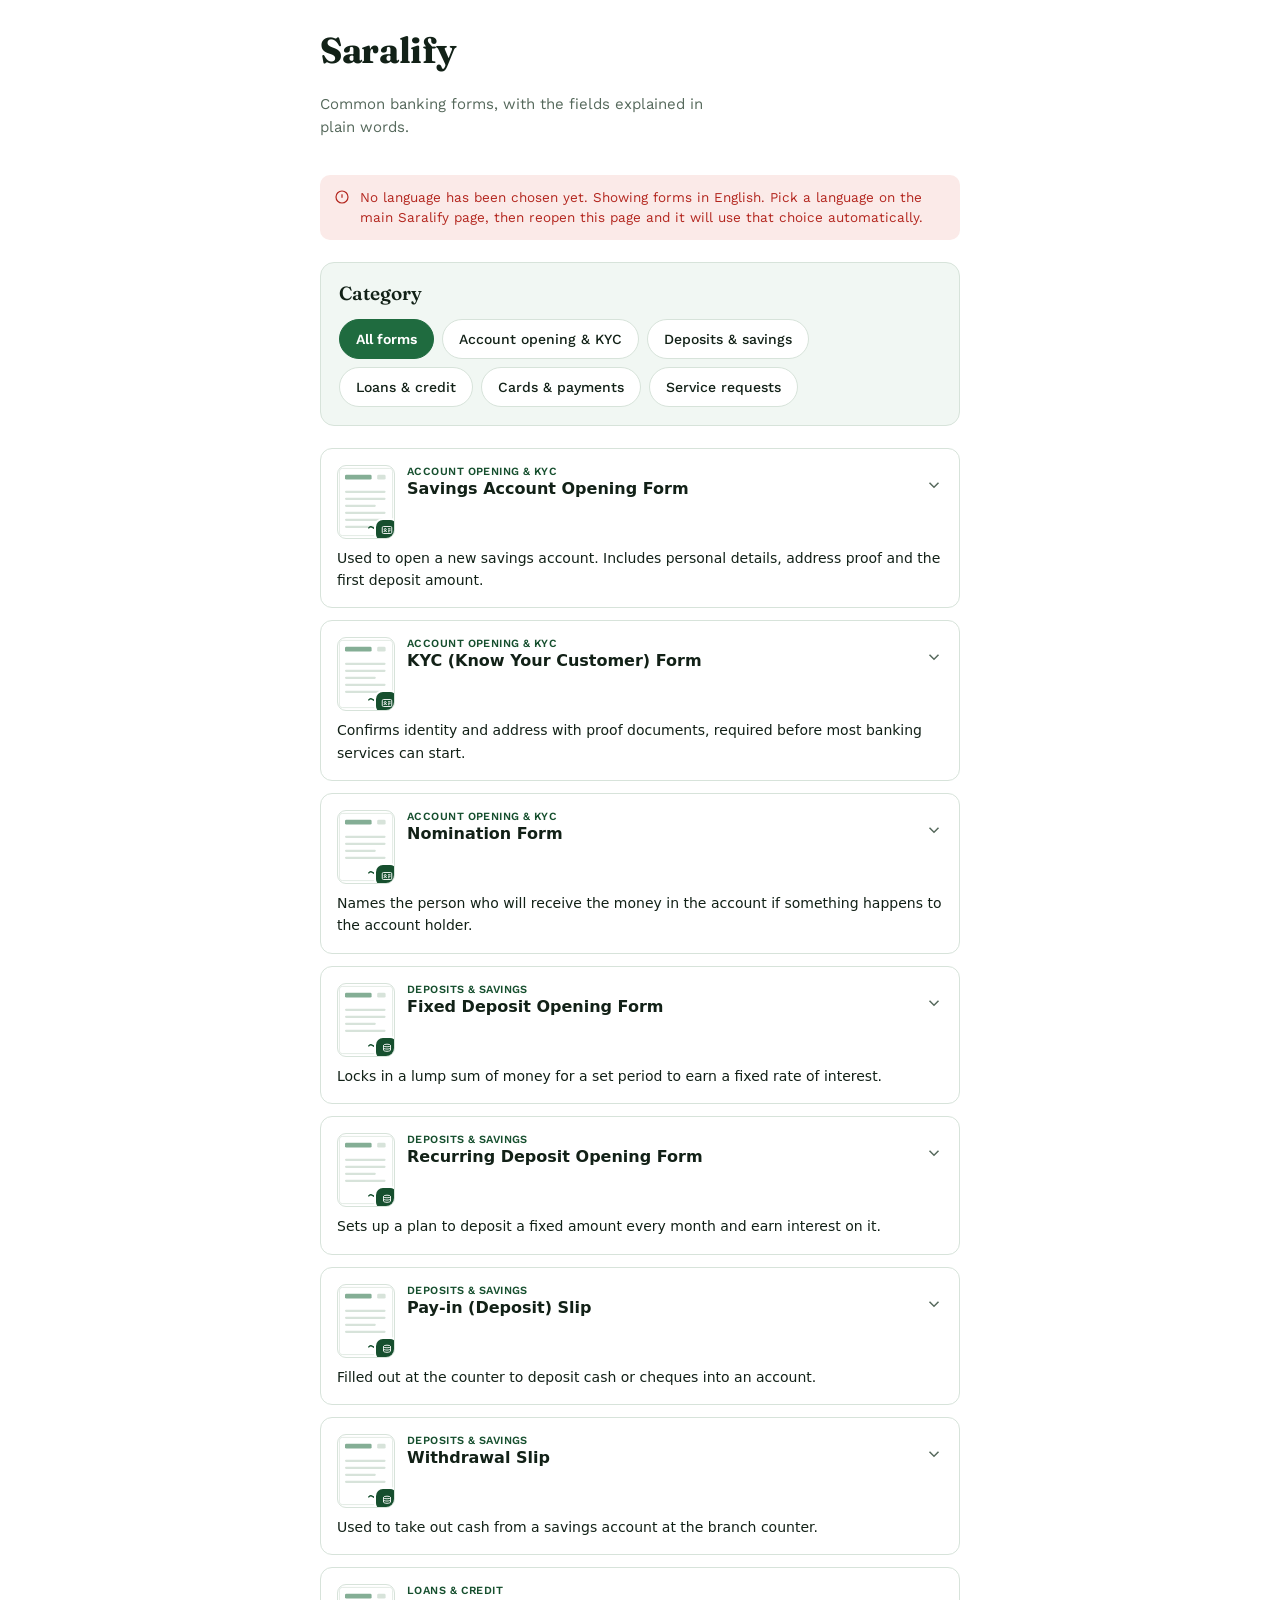
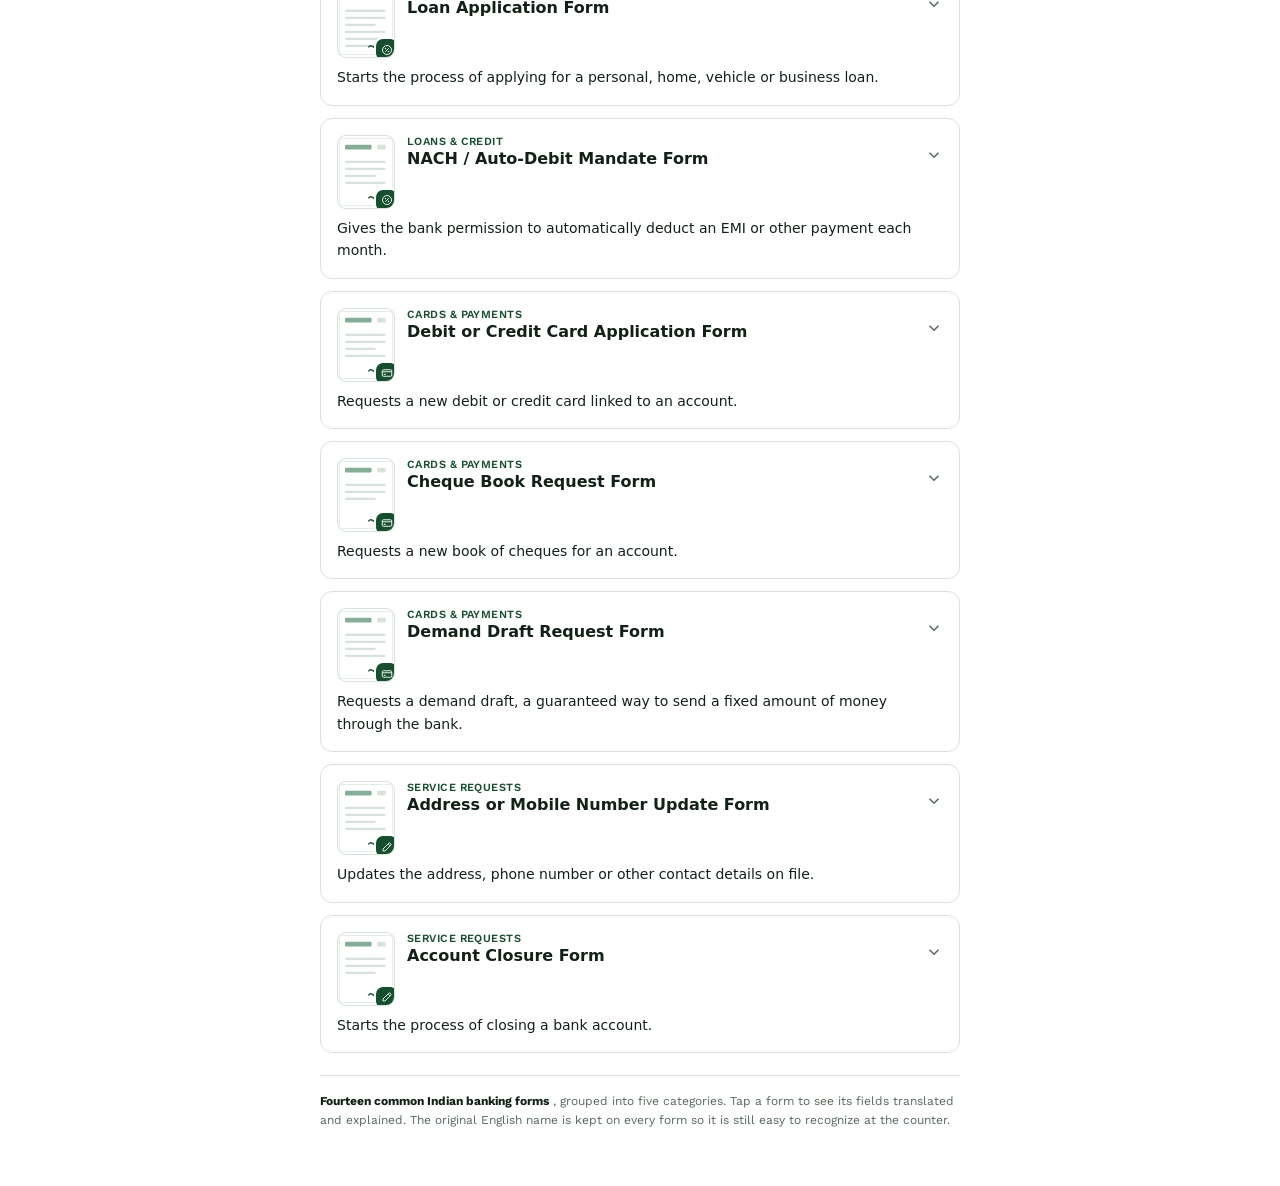
==== forms.html @ a21795bd "Add Saralify: client-side photo translation for banking forms Static build using Tesseract.js for in" ====
<!doctype html>
<html lang="en">
<head>
<meta charset="utf-8">
<meta name="viewport" content="width=device-width, initial-scale=1, viewport-fit=cover">
<title>Saralify Forms</title>
<link rel="preconnect" href="https://fonts.gstatic.com" crossorigin>
<link rel="stylesheet" href="https://fonts.googleapis.com/css2?family=Fraunces:opsz,wght@9..144,500;9..144,600;9..144,700&family=Work+Sans:wght@400;500;600;700&family=IBM+Plex+Mono:wght@400;500&display=swap">
<link rel="stylesheet" href="theme.css">
<style>
  :root{padding-block:env(safe-area-inset-top,0px) env(safe-area-inset-bottom,0px)}
  body{margin:0;color-scheme:light dark}
  img{max-width:100%}
  [hidden]{display:none!important}
  .form-card{background:var(--surface-2);border:1px solid var(--line);border-radius:12px;padding:16px;display:flex;flex-direction:column;gap:8px}
  .form-top{display:flex;align-items:flex-start;gap:12px;cursor:pointer;background:none;border:none;padding:0;text-align:left;font:inherit;color:inherit;width:100%}
  .form-thumb{position:relative;flex:none;width:58px;height:74px;border-radius:9px;overflow:hidden;background:var(--surface-2);border:1px solid var(--line)}
  .form-thumb svg{width:100%;height:100%;display:block}
  .form-thumb .ft-page{fill:var(--surface-2);stroke:var(--line);stroke-width:1}
  .form-thumb .ft-title{fill:color-mix(in srgb, var(--accent) 55%, var(--surface-2))}
  .form-thumb .ft-stamp{fill:var(--line)}
  .form-thumb .ft-line{fill:var(--line)}
  .form-thumb .ft-sign{stroke:var(--accent-deep);stroke-width:2;fill:none;stroke-linecap:round}
  .form-cat-badge{position:absolute;bottom:-3px;right:-3px;width:21px;height:21px;border-radius:7px;background:var(--accent-deep);color:#fff;display:flex;align-items:center;justify-content:center;box-shadow:0 0 0 2px var(--surface-2)}
  .form-cat-badge svg{width:12px;height:12px}
  .form-text{flex:1;min-width:0}
  .form-name{font-family:var(--font-script);font-weight:600;font-size:16px;line-height:1.4}
  .form-name-en{font-family:var(--font-body);font-size:11.5px;letter-spacing:.03em;text-transform:uppercase;color:var(--ink-soft);margin-top:2px}
  .form-desc{font-family:var(--font-script);font-size:14px;line-height:1.6;color:var(--ink)}
  .form-category{font-family:var(--font-body);font-size:11px;font-weight:600;color:var(--accent-deep);text-transform:uppercase;letter-spacing:.04em}
  .chevron{flex:none;width:18px;height:18px;color:var(--ink-soft);transition:transform .15s;margin-top:11px}
  .form-card.open .chevron{transform:rotate(180deg)}
  .fields-wrap{display:none;flex-direction:column;gap:8px;border-top:1px solid var(--line);padding-top:10px;margin-top:2px}
  .form-card.open .fields-wrap{display:flex}
  .fields-heading{font-family:var(--font-body);font-size:11px;font-weight:700;color:var(--ink-soft);text-transform:uppercase;letter-spacing:.04em}
  .field-row{display:flex;align-items:baseline;gap:8px;font-family:var(--font-script);font-size:14px;line-height:1.5}
  .field-num{flex:none;font-family:var(--font-mono);font-size:11px;color:var(--accent-deep);min-width:16px}
  .banner.info{background:color-mix(in srgb, var(--accent2) 14%, var(--surface-2));color:var(--accent2)}
</style>
</head>
<body>

<div class="wrap">
  <header class="top">
    <div class="wordmark">Saralify</div>
    <p class="tagline" id="tagline">Common banking forms, with the fields explained in plain words.</p>
  </header>

  <div id="noLangBanner" class="banner error" hidden role="alert">
    <svg viewBox="0 0 24 24" fill="none" stroke="currentColor" stroke-width="1.8"><circle cx="12" cy="12" r="9"/><path d="M12 8v5M12 16h.01"/></svg>
    <span>No language has been chosen yet. Showing forms in English. Pick a language on the main Saralify page, then reopen this page and it will use that choice automatically.</span>
  </div>

  <div class="card lang-pill" id="langPill" hidden>
    <span class="step-hint" id="readingInLabel">Showing forms in</span>
    <span class="val" id="langDisplay"></span>
  </div>

  <div class="progress-row" id="progressRow" hidden>
    <div class="progress-label"><span id="progressLabel">Translating the forms library…</span><span></span></div>
    <div class="progress-track"><div class="progress-fill" id="progressFill"></div></div>
  </div>

  <div id="translateErrorBanner" class="banner error" hidden role="alert">
    <svg viewBox="0 0 24 24" fill="none" stroke="currentColor" stroke-width="1.8"><circle cx="12" cy="12" r="9"/><path d="M12 8v5M12 16h.01"/></svg>
    <span id="translateErrorText"></span>
  </div>

  <section class="card">
    <div class="step-head"><span class="step-title" id="categoryTitle">Category</span></div>
    <div class="chip-grid" id="categoryGrid" role="group" aria-label="Choose a form category"></div>
  </section>

  <section id="formsList" style="display:flex;flex-direction:column;gap:12px"></section>

  <footer class="note">
    <strong id="footerStrong">Fourteen common Indian banking forms</strong>
    <span id="footerRest">, grouped into five categories. Tap a form to see its fields translated and explained. The original English name is kept on every form so it is still easy to recognize at the counter.</span>
  </footer>
</div>

<script src="app.js"></script>
<script>
(function(){
  "use strict";

  var FORMS = Saralify.FORMS;
  var ALL_LABEL = Saralify.FORMS_ALL_LABEL;
  var categoryOrder = Saralify.uniqueCategories();

  var lang = Saralify.getStoredLang();
  var selectedCategory = null; // null = all
  var cached = null;    // { categories, names, descs, fields }
  var uiCached = null;

  function $(id){ return document.getElementById(id); }
  function readCache(key){
    try { var raw = localStorage.getItem(key); return raw ? JSON.parse(raw) : null; } catch(e){ return null; }
  }
  function writeCache(key, val){
    try { localStorage.setItem(key, JSON.stringify(val)); } catch(e){}
  }

  if (!lang) {
    $('noLangBanner').hidden = false;
  } else {
    $('langPill').hidden = false;
    $('langDisplay').textContent = lang.name;
  }

  function applyUI(t){
    $('tagline').textContent = t.tagline;
    $('readingInLabel').textContent = t.readingInLabel;
    $('categoryTitle').textContent = t.categoryTitle;
    $('footerStrong').textContent = t.footerStrong;
    $('footerRest').textContent = t.footerRest;
  }

  function fieldsHeadingText(){
    return (uiCached && uiCached.fieldsHeading) || Saralify.UI_FORMS.fieldsHeading;
  }

  function renderCategoryChips(){
    var grid = $('categoryGrid');
    grid.innerHTML = '';
    var labels = [ALL_LABEL].concat(categoryOrder);
    labels.forEach(function(orig, i){
      var label = cached ? cached.categories[i] : orig;
      var btn = document.createElement('button');
      btn.type = 'button';
      btn.className = 'chip';
      btn.textContent = label;
      var isActive = (i === 0 && selectedCategory === null) || (orig === selectedCategory);
      btn.setAttribute('aria-pressed', String(isActive));
      btn.addEventListener('click', function(){
        selectedCategory = (i === 0) ? null : orig;
        renderCategoryChips();
        renderForms();
      });
      grid.appendChild(btn);
    });
  }

  function renderForms(){
    var list = $('formsList');
    list.innerHTML = '';
    FORMS.forEach(function(f, i){
      if (selectedCategory && f.category !== selectedCategory) return;
      var name = cached ? cached.names[i] : f.name;
      var desc = cached ? cached.descs[i] : f.desc;
      var catLabel = cached ? cached.categories[categoryOrder.indexOf(f.category) + 1] : f.category;
      var fields = cached ? cached.fields[i] : f.fields;

      var card = document.createElement('div');
      card.className = 'form-card';

      var top = document.createElement('button');
      top.type = 'button';
      top.className = 'form-top';
      top.setAttribute('aria-expanded', 'false');

      var badge = document.createElement('div');
      badge.className = 'form-thumb';
      var thumbSvg = document.createElementNS('http://www.w3.org/2000/svg','svg');
      thumbSvg.setAttribute('viewBox','0 0 80 100');
      thumbSvg.innerHTML = Saralify.formThumbnailSvg(f);
      badge.appendChild(thumbSvg);

      var catBadge = document.createElement('div');
      catBadge.className = 'form-cat-badge';
      var catSvg = document.createElementNS('http://www.w3.org/2000/svg','svg');
      catSvg.setAttribute('viewBox','0 0 24 24');
      catSvg.setAttribute('fill','none');
      catSvg.setAttribute('stroke','currentColor');
      catSvg.setAttribute('stroke-width','1.8');
      catSvg.innerHTML = Saralify.CATEGORY_ICONS[f.category] || '';
      catBadge.appendChild(catSvg);
      badge.appendChild(catBadge);

      var textWrap = document.createElement('div');
      textWrap.className = 'form-text';
      var cat = document.createElement('div');
      cat.className = 'form-category';
      cat.textContent = catLabel;
      var nm = document.createElement('div');
      nm.className = 'form-name';
      nm.textContent = name;
      var nmEn = document.createElement('div');
      nmEn.className = 'form-name-en';
      nmEn.textContent = f.name;
      textWrap.appendChild(cat); textWrap.appendChild(nm);
      if (cached) textWrap.appendChild(nmEn);

      var chev = document.createElementNS('http://www.w3.org/2000/svg','svg');
      chev.setAttribute('class','chevron');
      chev.setAttribute('viewBox','0 0 24 24');
      chev.setAttribute('fill','none');
      chev.setAttribute('stroke','currentColor');
      chev.setAttribute('stroke-width','2');
      chev.innerHTML = '<path d="m6 9 6 6 6-6"/>';

      top.appendChild(badge);
      top.appendChild(textWrap);
      top.appendChild(chev);

      var ds = document.createElement('div');
      ds.className = 'form-desc';
      ds.textContent = desc;

      var fieldsWrap = document.createElement('div');
      fieldsWrap.className = 'fields-wrap';
      var fh = document.createElement('div');
      fh.className = 'fields-heading';
      fh.textContent = fieldsHeadingText();
      fieldsWrap.appendChild(fh);
      (fields || []).forEach(function(field, fi){
        var row = document.createElement('div');
        row.className = 'field-row';
        var num = document.createElement('span');
        num.className = 'field-num';
        num.textContent = (fi + 1) + '.';
        var txt = document.createElement('span');
        txt.textContent = field;
        row.appendChild(num); row.appendChild(txt);
        fieldsWrap.appendChild(row);
      });

      top.addEventListener('click', function(){
        var open = card.classList.toggle('open');
        top.setAttribute('aria-expanded', String(open));
      });

      card.appendChild(top);
      card.appendChild(ds);
      card.appendChild(fieldsWrap);
      list.appendChild(card);
    });
  }

  function showProgress(on, pct){
    $('progressRow').hidden = !on;
    if (on) $('progressFill').style.width = Math.round((pct||0)*100) + '%';
  }

  async function loadTranslations(){
    cached = readCache(Saralify.formsCacheKey(lang.code));
    uiCached = readCache(Saralify.uiFormsCacheKey(lang.code));
    if (uiCached) applyUI(uiCached);
    if (cached) { renderCategoryChips(); renderForms(); return; }

    renderCategoryChips();
    renderForms();
    showProgress(true, 0.05);

    var uiJob = uiCached ? Promise.resolve() : Saralify.localizeStrings(Saralify.UI_FORMS, lang.name, Saralify.uiFormsCacheKey(lang.code))
      .then(function(t){ uiCached = t; applyUI(t); })
      .catch(function(){ /* keep English labels */ });

    var formsJob = Saralify.translateForms(lang.name, function(pct){ showProgress(true, pct); })
      .then(function(data){
        cached = data;
        writeCache(Saralify.formsCacheKey(lang.code), data);
      });

    try {
      await Promise.all([uiJob, formsJob]);
    } catch(err){
      $('translateErrorBanner').hidden = false;
      $('translateErrorText').textContent = Saralify.sampleErrorMessage(err) + ' Showing what translated successfully; the rest is in English.';
    } finally {
      showProgress(false);
      renderCategoryChips();
      renderForms();
    }
  }

  renderCategoryChips();
  renderForms();
  if (lang) loadTranslations();
})();
</script>
</body>
</html>
---- theme.css ----
/* Saralify shared theme: tokens + components used by every page. */
:root {
  --bg: #FFFFFF; --surface: #F1F7F3; --surface-2: #FFFFFF;
  --ink: #122117; --ink-soft: #56695C; --line: #D7E3DA;
  --accent: #1F6B3F; --accent-deep: #164F2E; --accent2: #2E8F5C;
  --on-accent: #FFFFFF; --danger: #B3261E; --danger-bg: #FBEAE8;
  --font-display: 'Fraunces', Georgia, serif;
  --font-body: 'Work Sans', system-ui, -apple-system, sans-serif;
  --font-mono: 'IBM Plex Mono', ui-monospace, 'SFMono-Regular', Menlo, monospace;
  --font-script: system-ui, -apple-system, 'Noto Sans', 'Noto Sans Devanagari',
    'Noto Sans Bengali', 'Noto Sans Tamil', 'Noto Sans Telugu', 'Noto Sans Gujarati',
    'Noto Sans Kannada', 'Noto Sans Malayalam', 'Noto Sans Gurmukhi', 'Noto Sans Oriya',
    'Noto Sans Meetei Mayek', sans-serif;
}
@media (prefers-color-scheme: dark) {
  :root:not([data-theme="light"]) {
    --bg: #0D1712; --surface: #15221B; --surface-2: #1B2A21;
    --ink: #EAF2EC; --ink-soft: #9AB1A1; --line: #2C4234;
    --accent: #3FA869; --accent-deep: #2C7D4E; --accent2: #57BD83;
    --on-accent: #08140D; --danger: #FF8A80; --danger-bg: #3A1F1C;
    color-scheme: dark;
  }
}
:root[data-theme="dark"] {
  --bg: #0D1712; --surface: #15221B; --surface-2: #1B2A21;
  --ink: #EAF2EC; --ink-soft: #9AB1A1; --line: #2C4234;
  --accent: #3FA869; --accent-deep: #2C7D4E; --accent2: #57BD83;
  --on-accent: #08140D; --danger: #FF8A80; --danger-bg: #3A1F1C;
  color-scheme: dark;
}

* { box-sizing: border-box; }
body {
  background: var(--bg); color: var(--ink); font-family: var(--font-body);
  padding-left: max(16px, env(safe-area-inset-left, 0px));
  padding-right: max(16px, env(safe-area-inset-right, 0px));
}
.wrap { max-width: 640px; margin: 0 auto; padding-block: 28px 56px; display: flex; flex-direction: column; gap: 22px; }

header.top { display: flex; flex-direction: column; gap: 6px; }
.wordmark { font-family: var(--font-display); font-weight: 700; font-size: clamp(28px, 7vw, 36px); letter-spacing: -0.01em; text-wrap: balance; }
.tagline { color: var(--ink-soft); font-size: 15px; max-width: 46ch; line-height: 1.5; }

.card { background: var(--surface); border: 1px solid var(--line); border-radius: 14px; padding: 18px; display: flex; flex-direction: column; gap: 14px; }
.step-head { display: flex; align-items: baseline; gap: 10px; }
.step-num {
  font-family: var(--font-mono); font-size: 13px; color: var(--accent-deep);
  border: 1px solid var(--accent-deep); border-radius: 999px;
  width: 24px; height: 24px; flex: none; display: flex; align-items: center; justify-content: center;
}
.step-title { font-family: var(--font-display); font-weight: 600; font-size: 19px; }
.step-hint { color: var(--ink-soft); font-size: 13.5px; line-height: 1.5; }

.chip-grid { display: flex; flex-wrap: wrap; gap: 8px; }
.chip {
  font-family: var(--font-body); font-size: 14px; font-weight: 500; color: var(--ink);
  background: var(--surface-2); border: 1px solid var(--line); border-radius: 999px;
  padding: 9px 16px; cursor: pointer; transition: background .15s, border-color .15s, color .15s;
  min-height: 40px;
}
.chip:hover { border-color: var(--accent-deep); }
.chip:focus-visible { outline: 2px solid var(--accent-deep); outline-offset: 2px; }
.chip[aria-pressed="true"] { background: var(--accent); border-color: var(--accent); color: var(--on-accent); font-weight: 600; }

.dropzone {
  border: 1.5px dashed var(--line); border-radius: 12px; background: var(--surface-2);
  padding: 22px 16px; display: flex; flex-direction: column; align-items: center; gap: 10px;
  text-align: center; cursor: pointer; transition: border-color .15s, background .15s;
  min-height: 140px; justify-content: center;
}
.dropzone:hover, .dropzone.drag { border-color: var(--accent-deep); background: color-mix(in srgb, var(--accent) 8%, var(--surface-2)); }
.dropzone:focus-visible { outline: 2px solid var(--accent-deep); outline-offset: 3px; }
.dropzone svg { width: 30px; height: 30px; color: var(--accent-deep); }
.dropzone .dz-title { font-weight: 600; font-size: 14.5px; }
.dropzone .dz-sub { color: var(--ink-soft); font-size: 12.5px; }

.preview { position: relative; border-radius: 12px; overflow: hidden; border: 1px solid var(--line); }
.preview img { display: block; width: 100%; max-height: 340px; object-fit: contain; background: #111; }
.retake {
  position: absolute; top: 10px; right: 10px; background: var(--surface-2); color: var(--ink);
  border: 1px solid var(--line); border-radius: 999px; padding: 7px 13px; font-size: 12.5px;
  font-weight: 600; cursor: pointer; display: flex; align-items: center; gap: 6px;
}

.btn {
  font-family: var(--font-body); font-weight: 600; font-size: 15px; border-radius: 10px;
  padding: 13px 20px; border: 1px solid transparent; cursor: pointer;
  display: flex; align-items: center; justify-content: center; gap: 8px; min-height: 48px;
  transition: opacity .15s, transform .05s;
}
.btn:active { transform: scale(.98); }
.btn-primary { background: var(--accent-deep); color: #fff; }
.btn-primary:disabled { opacity: .45; cursor: not-allowed; }
.btn-ghost { background: transparent; color: var(--accent-deep); border-color: var(--accent-deep); padding: 9px 14px; min-height: 40px; font-size: 13.5px; }
.btn-ghost:disabled { opacity: .45; cursor: not-allowed; }
.btn-teal { background: var(--accent2); color: #fff; padding: 9px 14px; min-height: 40px; font-size: 13.5px; }
.btn-teal:disabled { opacity: .45; cursor: not-allowed; }
.btn:focus-visible { outline: 2px solid var(--accent-deep); outline-offset: 2px; }

.progress-row { display: flex; flex-direction: column; gap: 8px; }
.progress-label { font-size: 13.5px; color: var(--ink-soft); display: flex; justify-content: space-between; font-variant-numeric: tabular-nums; }
.progress-track { height: 6px; border-radius: 999px; background: var(--line); overflow: hidden; }
.progress-fill { height: 100%; background: var(--accent-deep); border-radius: 999px; transition: width .2s ease; width: 0%; }
.progress-fill.indeterminate { width: 40%; animation: indet 1.1s ease-in-out infinite; }
@keyframes indet { 0% { margin-left: -40%; } 100% { margin-left: 100%; } }

.result-card { background: var(--surface-2); border: 1px solid var(--line); border-radius: 14px; padding: 18px; display: flex; flex-direction: column; gap: 12px; }
.result-head { display: flex; align-items: center; justify-content: space-between; gap: 10px; flex-wrap: wrap; }
.result-title { font-family: var(--font-display); font-weight: 600; font-size: 17px; }
.mono-block {
  font-family: var(--font-mono); font-size: 13.5px; line-height: 1.65; white-space: pre-wrap;
  background: var(--surface); border: 1px solid var(--line); border-radius: 10px; padding: 14px;
  max-height: 260px; overflow-y: auto;
}
.mono-block mark.term { background: color-mix(in srgb, var(--accent) 35%, transparent); color: var(--ink); border-radius: 3px; padding: 0 2px; }
.glossary { display: flex; flex-direction: column; gap: 6px; font-size: 13px; }
.glossary dt { font-weight: 700; font-family: var(--font-body); }
.glossary dd { margin: 0 0 6px 0; color: var(--ink-soft); }

.script-block {
  font-family: var(--font-script); font-size: 16px; line-height: 1.75;
  background: var(--surface); border: 1px solid var(--line); border-radius: 10px; padding: 14px;
  max-height: 260px; overflow-y: auto;
}
.result-actions { display: flex; gap: 8px; flex-wrap: wrap; }

.banner { display: flex; gap: 10px; align-items: flex-start; border-radius: 10px; padding: 12px 14px; font-size: 13.5px; line-height: 1.5; }
.banner.error { background: var(--danger-bg); color: var(--danger); }
.banner.info { background: color-mix(in srgb, var(--accent2) 14%, var(--surface-2)); color: var(--accent2); }
.banner svg { width: 16px; height: 16px; flex: none; margin-top: 2px; }

.lang-pill { flex-direction: row; align-items: center; justify-content: space-between; padding: 14px 18px; }
.lang-pill .val { font-family: var(--font-display); font-weight: 600; font-size: 17px; color: var(--accent-deep); }

footer.note { color: var(--ink-soft); font-size: 12px; line-height: 1.6; border-top: 1px solid var(--line); padding-top: 16px; }
footer.note strong { color: var(--ink); }

[hidden] { display: none !important; }
@media (prefers-reduced-motion: reduce) { * { transition: none !important; } }
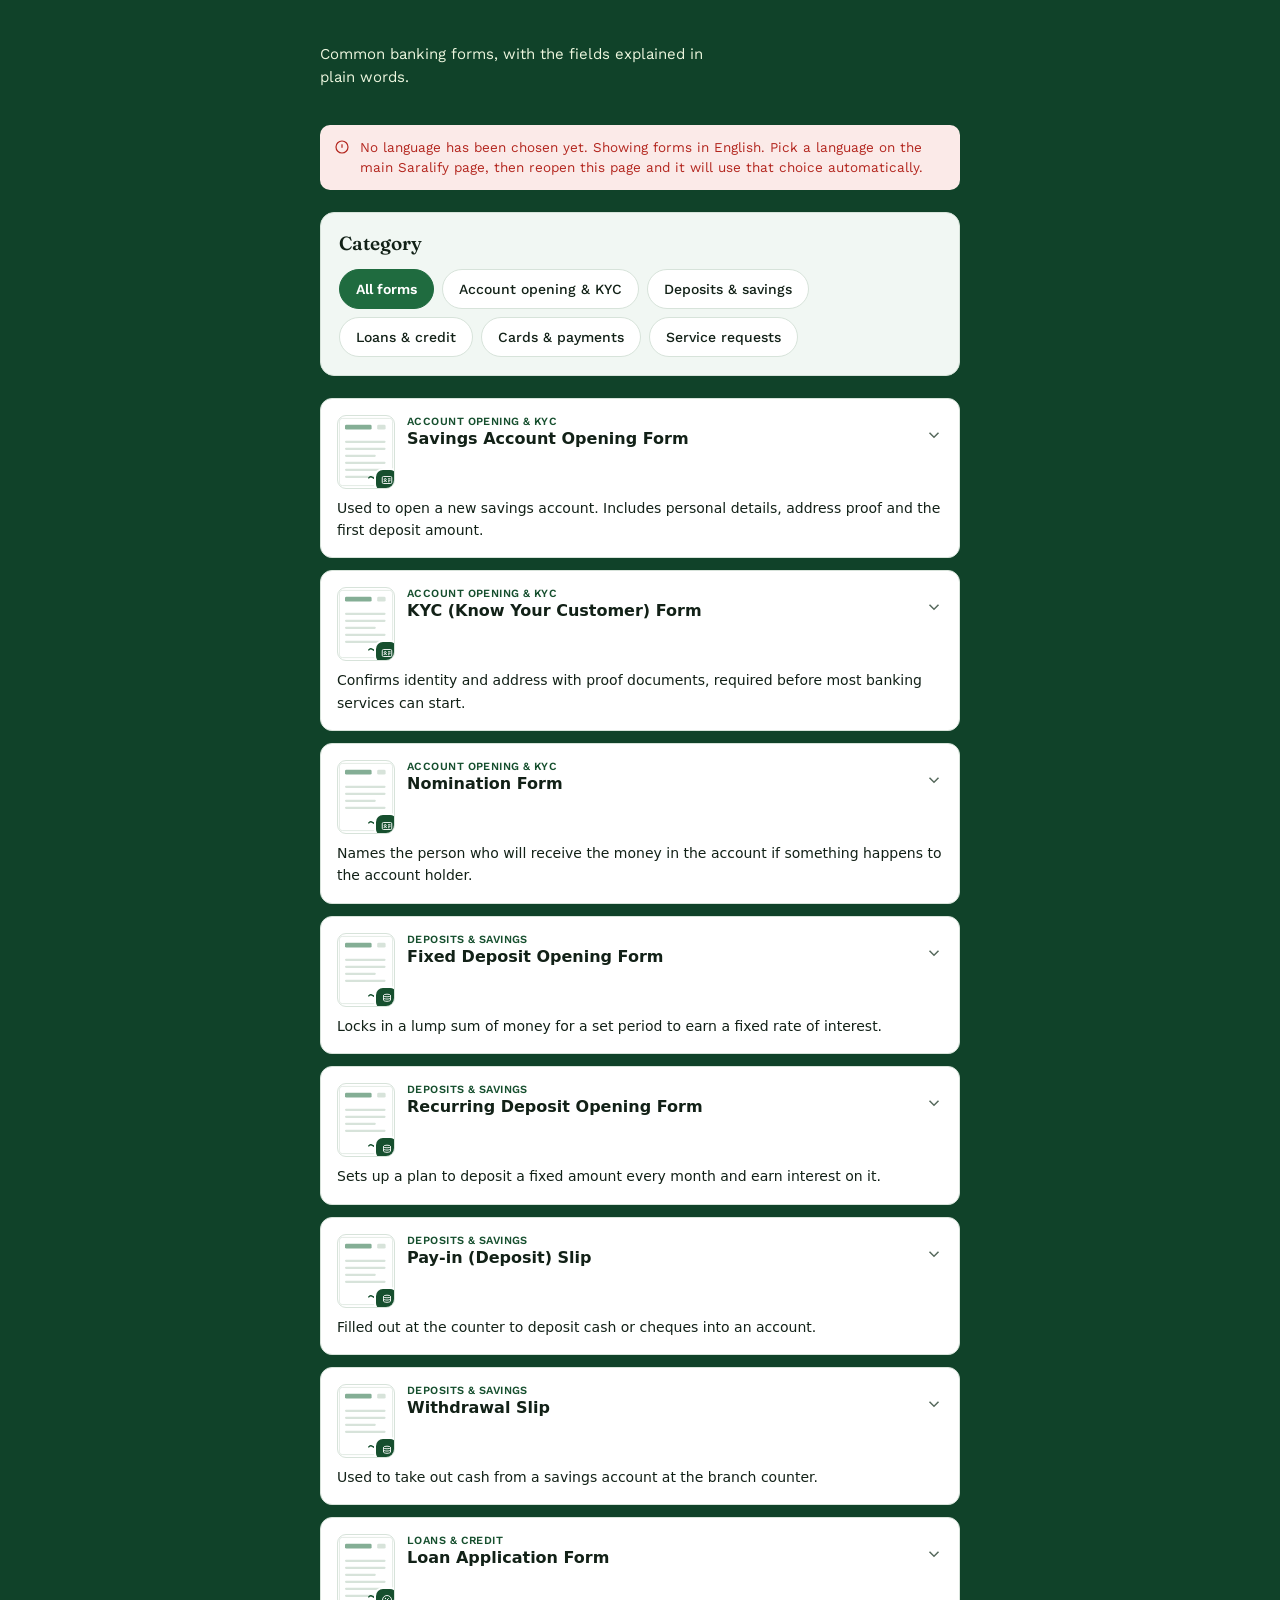
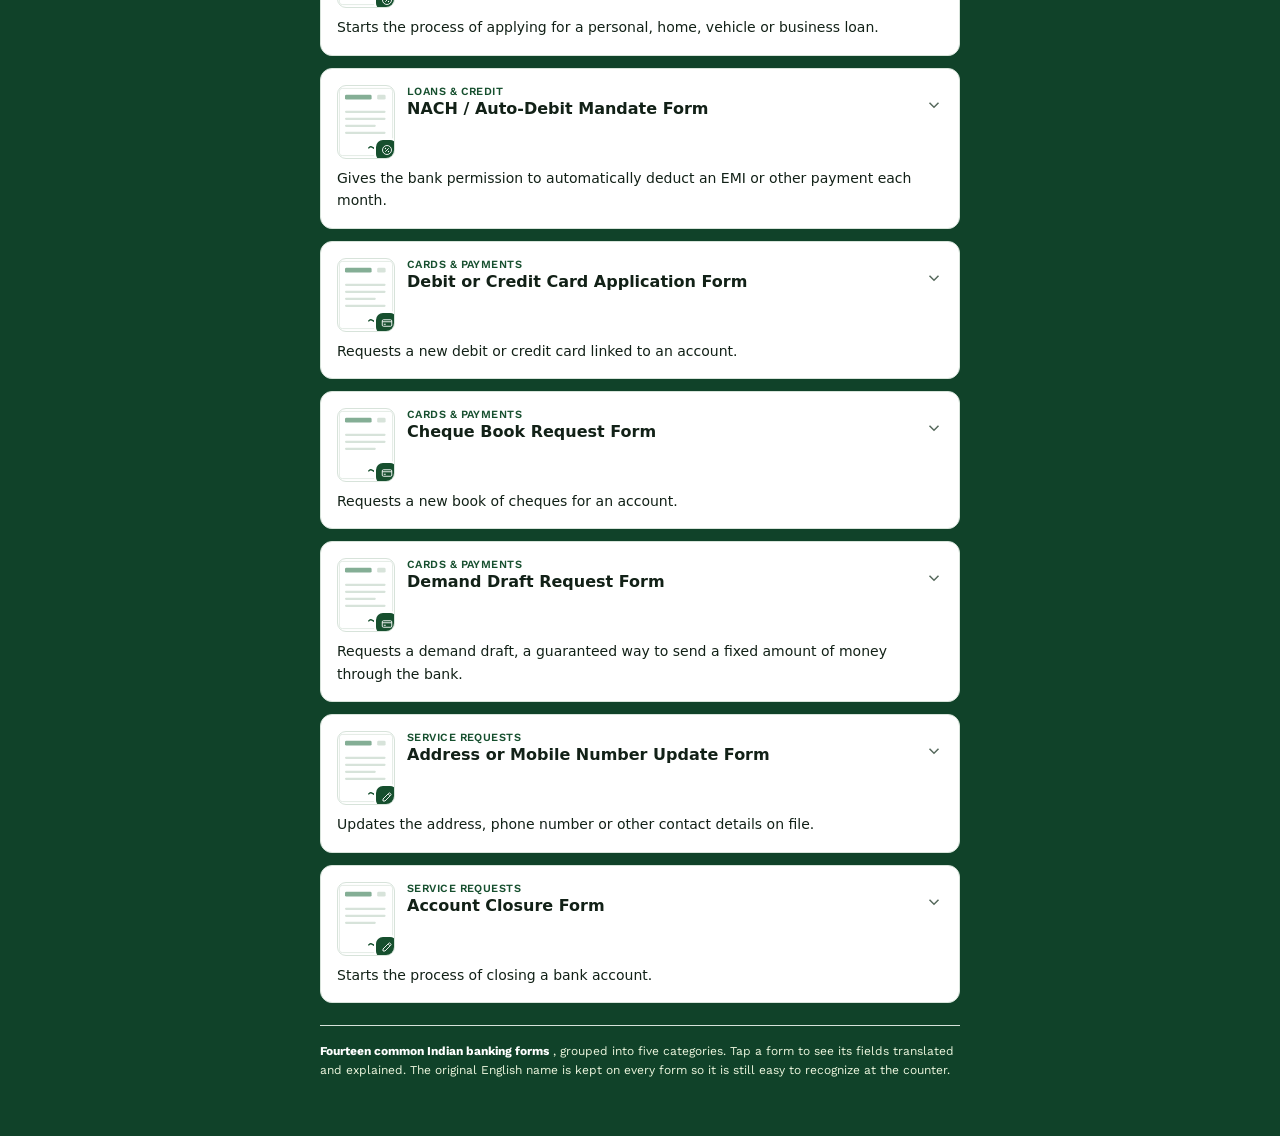
==== commit a4fc3133: "Remove the Saralify wordmark heading from all pages Co-Authored-By: Claude Sonnet 5 <noreply@anthrop" ====
--- a/forms.html
+++ b/forms.html
@@ -42,7 +42,6 @@
 
 <div class="wrap">
   <header class="top">
-    <div class="wordmark">Saralify</div>
     <p class="tagline" id="tagline">Common banking forms, with the fields explained in plain words.</p>
   </header>
 
--- a/theme.css
+++ b/theme.css
@@ -1,9 +1,10 @@
 /* Saralify shared theme: tokens + components used by every page. */
 :root {
-  --bg: #FFFFFF; --surface: #F1F7F3; --surface-2: #FFFFFF;
+  --bg: #104229; --surface: #F1F7F3; --surface-2: #FFFFFF;
   --ink: #122117; --ink-soft: #56695C; --line: #D7E3DA;
   --accent: #1F6B3F; --accent-deep: #164F2E; --accent2: #2E8F5C;
   --on-accent: #FFFFFF; --danger: #B3261E; --danger-bg: #FBEAE8;
+  --on-bg: #FFFFFF; --on-bg-soft: #ECF6DE;
   --font-display: 'Fraunces', Georgia, serif;
   --font-body: 'Work Sans', system-ui, -apple-system, sans-serif;
   --font-mono: 'IBM Plex Mono', ui-monospace, 'SFMono-Regular', Menlo, monospace;
@@ -14,32 +15,36 @@
 }
 @media (prefers-color-scheme: dark) {
   :root:not([data-theme="light"]) {
-    --bg: #0D1712; --surface: #15221B; --surface-2: #1B2A21;
+    --bg: #104229; --surface: #1D3A2A; --surface-2: #234632;
     --ink: #EAF2EC; --ink-soft: #9AB1A1; --line: #2C4234;
     --accent: #3FA869; --accent-deep: #2C7D4E; --accent2: #57BD83;
     --on-accent: #08140D; --danger: #FF8A80; --danger-bg: #3A1F1C;
+    --on-bg: #FFFFFF; --on-bg-soft: #ECF6DE;
     color-scheme: dark;
   }
 }
 :root[data-theme="dark"] {
-  --bg: #0D1712; --surface: #15221B; --surface-2: #1B2A21;
+  --bg: #104229; --surface: #1D3A2A; --surface-2: #234632;
   --ink: #EAF2EC; --ink-soft: #9AB1A1; --line: #2C4234;
   --accent: #3FA869; --accent-deep: #2C7D4E; --accent2: #57BD83;
   --on-accent: #08140D; --danger: #FF8A80; --danger-bg: #3A1F1C;
+  --on-bg: #FFFFFF; --on-bg-soft: #ECF6DE;
   color-scheme: dark;
 }
 
 * { box-sizing: border-box; }
+html { background: var(--bg); }
 body {
+  margin: 0; min-height: 100vh;
   background: var(--bg); color: var(--ink); font-family: var(--font-body);
   padding-left: max(16px, env(safe-area-inset-left, 0px));
   padding-right: max(16px, env(safe-area-inset-right, 0px));
 }
 .wrap { max-width: 640px; margin: 0 auto; padding-block: 28px 56px; display: flex; flex-direction: column; gap: 22px; }
 
-header.top { display: flex; flex-direction: column; gap: 6px; }
+header.top { display: flex; flex-direction: column; gap: 6px; color: var(--on-bg); }
 .wordmark { font-family: var(--font-display); font-weight: 700; font-size: clamp(28px, 7vw, 36px); letter-spacing: -0.01em; text-wrap: balance; }
-.tagline { color: var(--ink-soft); font-size: 15px; max-width: 46ch; line-height: 1.5; }
+.tagline { color: var(--on-bg-soft); font-size: 15px; max-width: 46ch; line-height: 1.5; }
 
 .card { background: var(--surface); border: 1px solid var(--line); border-radius: 14px; padding: 18px; display: flex; flex-direction: column; gap: 14px; }
 .step-head { display: flex; align-items: baseline; gap: 10px; }
@@ -98,7 +103,7 @@
 .btn:focus-visible { outline: 2px solid var(--accent-deep); outline-offset: 2px; }
 
 .progress-row { display: flex; flex-direction: column; gap: 8px; }
-.progress-label { font-size: 13.5px; color: var(--ink-soft); display: flex; justify-content: space-between; font-variant-numeric: tabular-nums; }
+.progress-label { font-size: 13.5px; color: var(--on-bg-soft); display: flex; justify-content: space-between; font-variant-numeric: tabular-nums; }
 .progress-track { height: 6px; border-radius: 999px; background: var(--line); overflow: hidden; }
 .progress-fill { height: 100%; background: var(--accent-deep); border-radius: 999px; transition: width .2s ease; width: 0%; }
 .progress-fill.indeterminate { width: 40%; animation: indet 1.1s ease-in-out infinite; }
@@ -132,8 +137,9 @@
 .lang-pill { flex-direction: row; align-items: center; justify-content: space-between; padding: 14px 18px; }
 .lang-pill .val { font-family: var(--font-display); font-weight: 600; font-size: 17px; color: var(--accent-deep); }
 
-footer.note { color: var(--ink-soft); font-size: 12px; line-height: 1.6; border-top: 1px solid var(--line); padding-top: 16px; }
-footer.note strong { color: var(--ink); }
+footer.note { color: var(--on-bg-soft); font-size: 12px; line-height: 1.6; border-top: 1px solid var(--line); padding-top: 16px; }
+footer.note strong { color: var(--on-bg); }
+footer.note a { color: var(--on-bg-soft) !important; }
 
 [hidden] { display: none !important; }
 @media (prefers-reduced-motion: reduce) { * { transition: none !important; } }
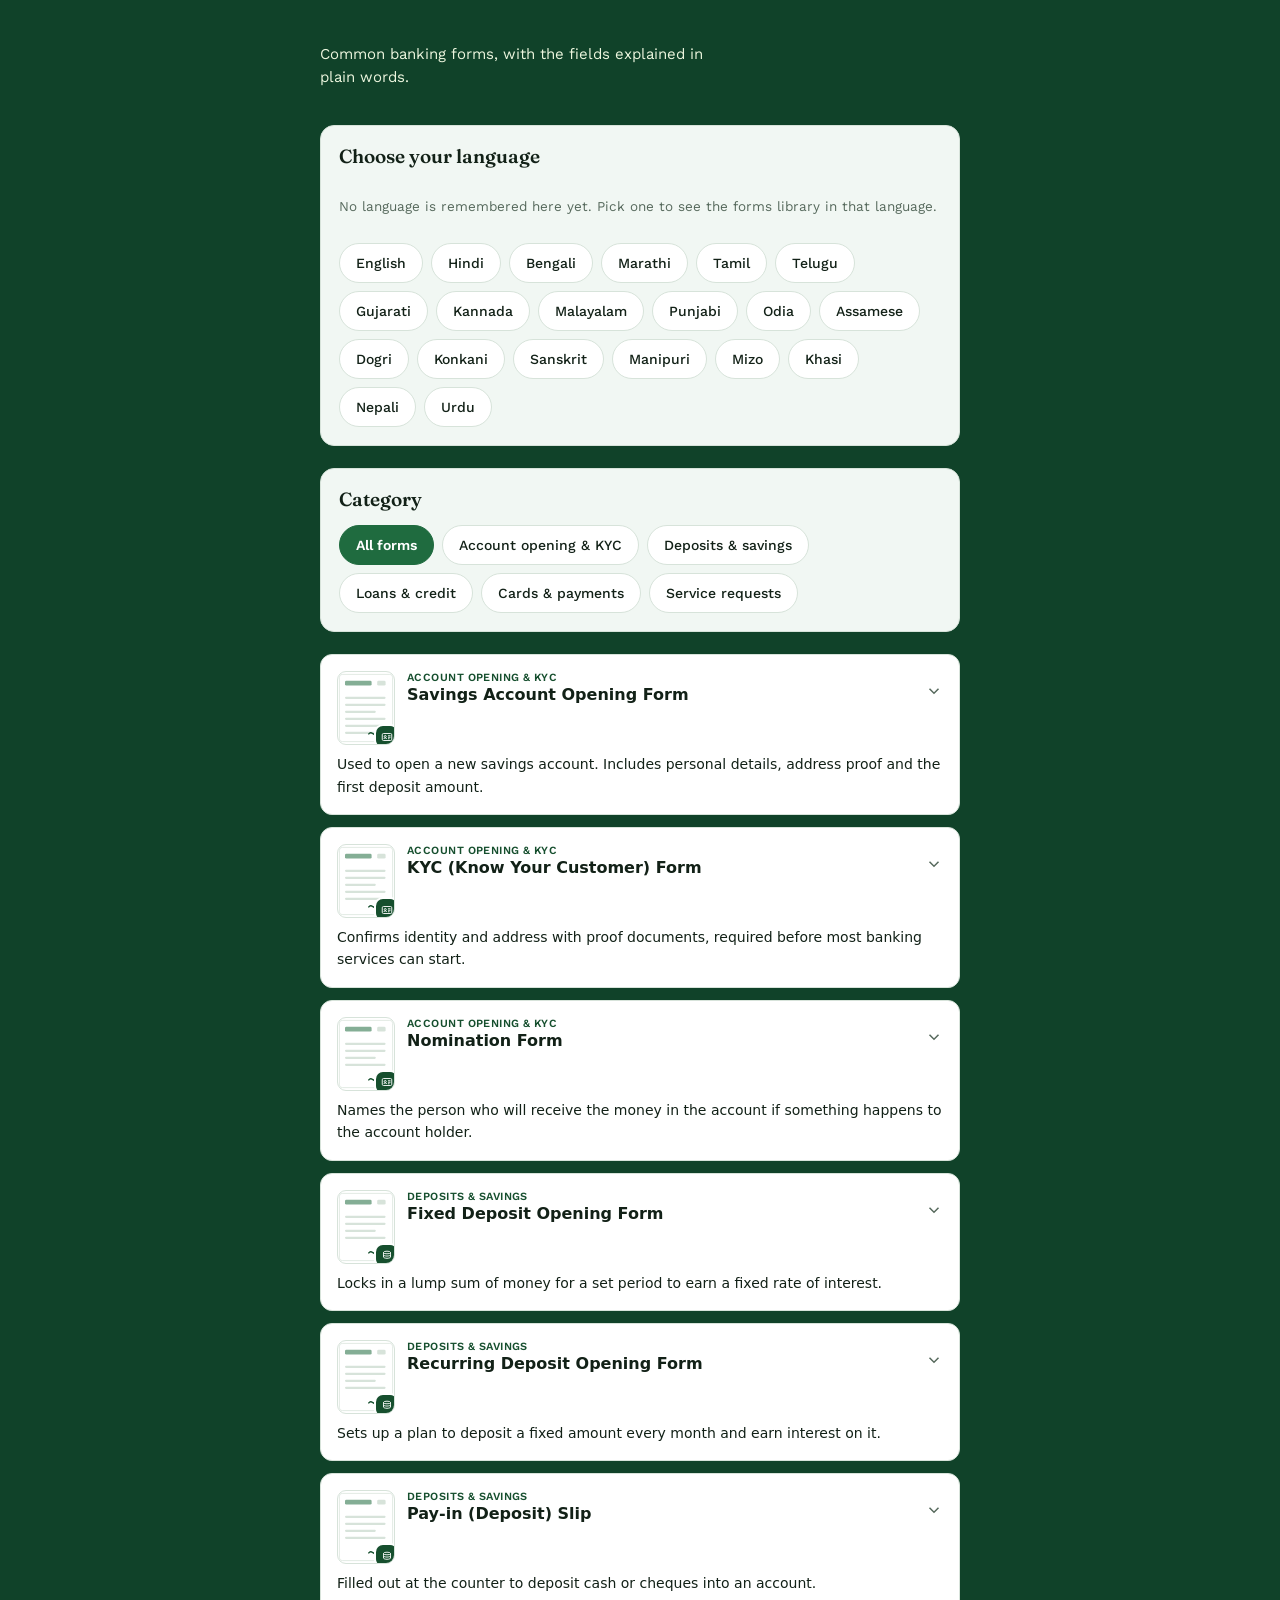
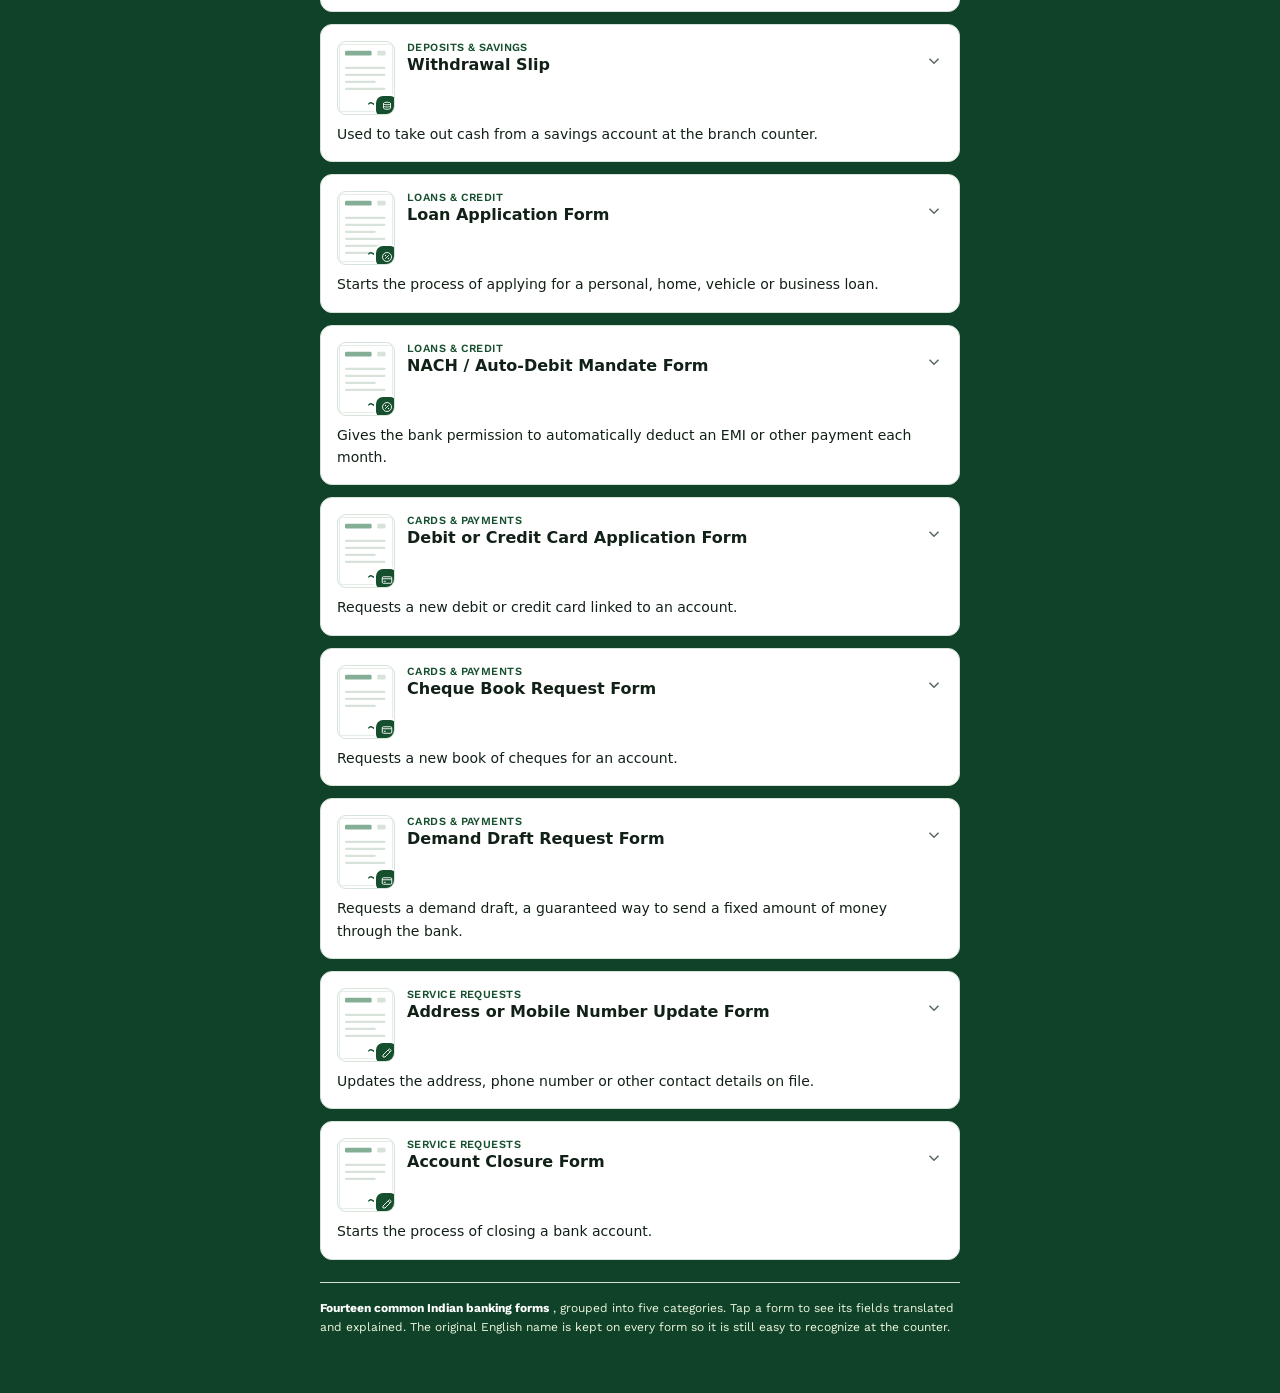
==== commit f99b2f64: "Let each secondary page pick its own language when none is stored forms.html, speak.html, and safety" ====
--- a/forms.html
+++ b/forms.html
@@ -45,10 +45,11 @@
     <p class="tagline" id="tagline">Common banking forms, with the fields explained in plain words.</p>
   </header>
 
-  <div id="noLangBanner" class="banner error" hidden role="alert">
-    <svg viewBox="0 0 24 24" fill="none" stroke="currentColor" stroke-width="1.8"><circle cx="12" cy="12" r="9"/><path d="M12 8v5M12 16h.01"/></svg>
-    <span>No language has been chosen yet. Showing forms in English. Pick a language on the main Saralify page, then reopen this page and it will use that choice automatically.</span>
-  </div>
+  <section class="card" id="langPicker" hidden>
+    <div class="step-head"><span class="step-title">Choose your language</span></div>
+    <p class="step-hint">No language is remembered here yet. Pick one to see the forms library in that language.</p>
+    <div class="chip-grid" id="langPickerGrid" role="group" aria-label="Choose a language"></div>
+  </section>
 
   <div class="card lang-pill" id="langPill" hidden>
     <span class="step-hint" id="readingInLabel">Showing forms in</span>
@@ -100,8 +101,30 @@
     try { localStorage.setItem(key, JSON.stringify(val)); } catch(e){}
   }
 
+  function renderLangPicker(){
+    var grid = $('langPickerGrid');
+    grid.innerHTML = '';
+    Saralify.LANGUAGES.forEach(function(l){
+      var btn = document.createElement('button');
+      btn.type = 'button';
+      btn.className = 'chip';
+      btn.textContent = l.name;
+      btn.setAttribute('aria-pressed', 'false');
+      btn.addEventListener('click', function(){
+        lang = l;
+        Saralify.setStoredLang(l);
+        $('langPicker').hidden = true;
+        $('langPill').hidden = false;
+        $('langDisplay').textContent = l.name;
+        loadTranslations();
+      });
+      grid.appendChild(btn);
+    });
+  }
+
   if (!lang) {
-    $('noLangBanner').hidden = false;
+    $('langPicker').hidden = false;
+    renderLangPicker();
   } else {
     $('langPill').hidden = false;
     $('langDisplay').textContent = lang.name;
